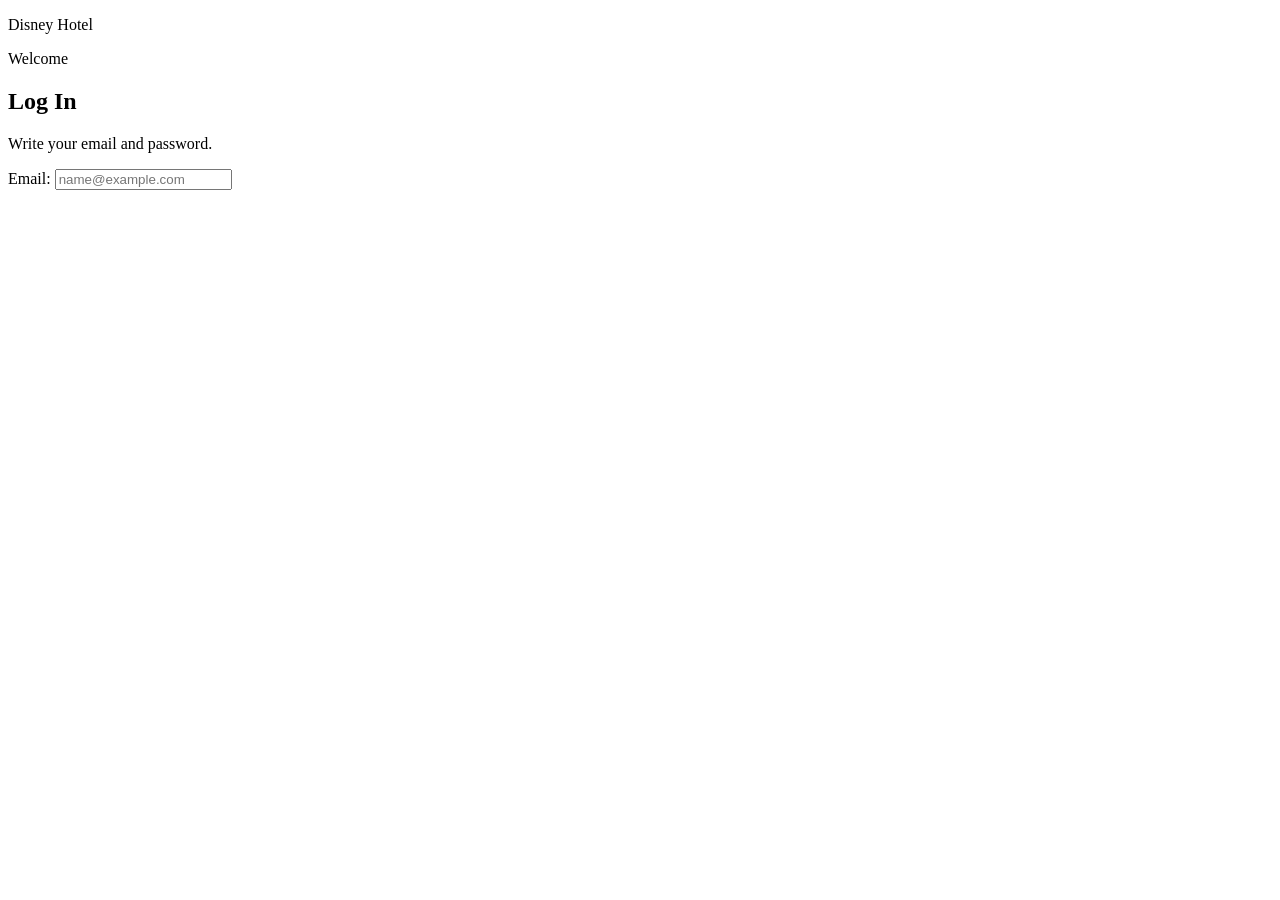
==== html/login.html @ fed41bca "html and css for login." ====
<!DOCTYPE html>
<html lang="en">
<head>
    <meta charset="UTF-8">
    <meta name="viewport" content="width=device-width, initial-scale=1.0">
    <title>Log In - Disney Hotel</title>
    <link rel="stylesheet" href="css/login.css">
</head>
<body>
    <main>
        <header>
            <p>Disney Hotel</p>
            <p>Welcome</p>
        </header>

        <section>
            <h1>Log In</h1>
            <p>Write your email and password.</p>

            <form action="">
                <div>
                    <label for="email">Email:</label>
                    <input type="email" id="email" name="email" placeholder="name@example.com">
                </div>
            </form>
        </section>
    </main>
    
</body>
</html>
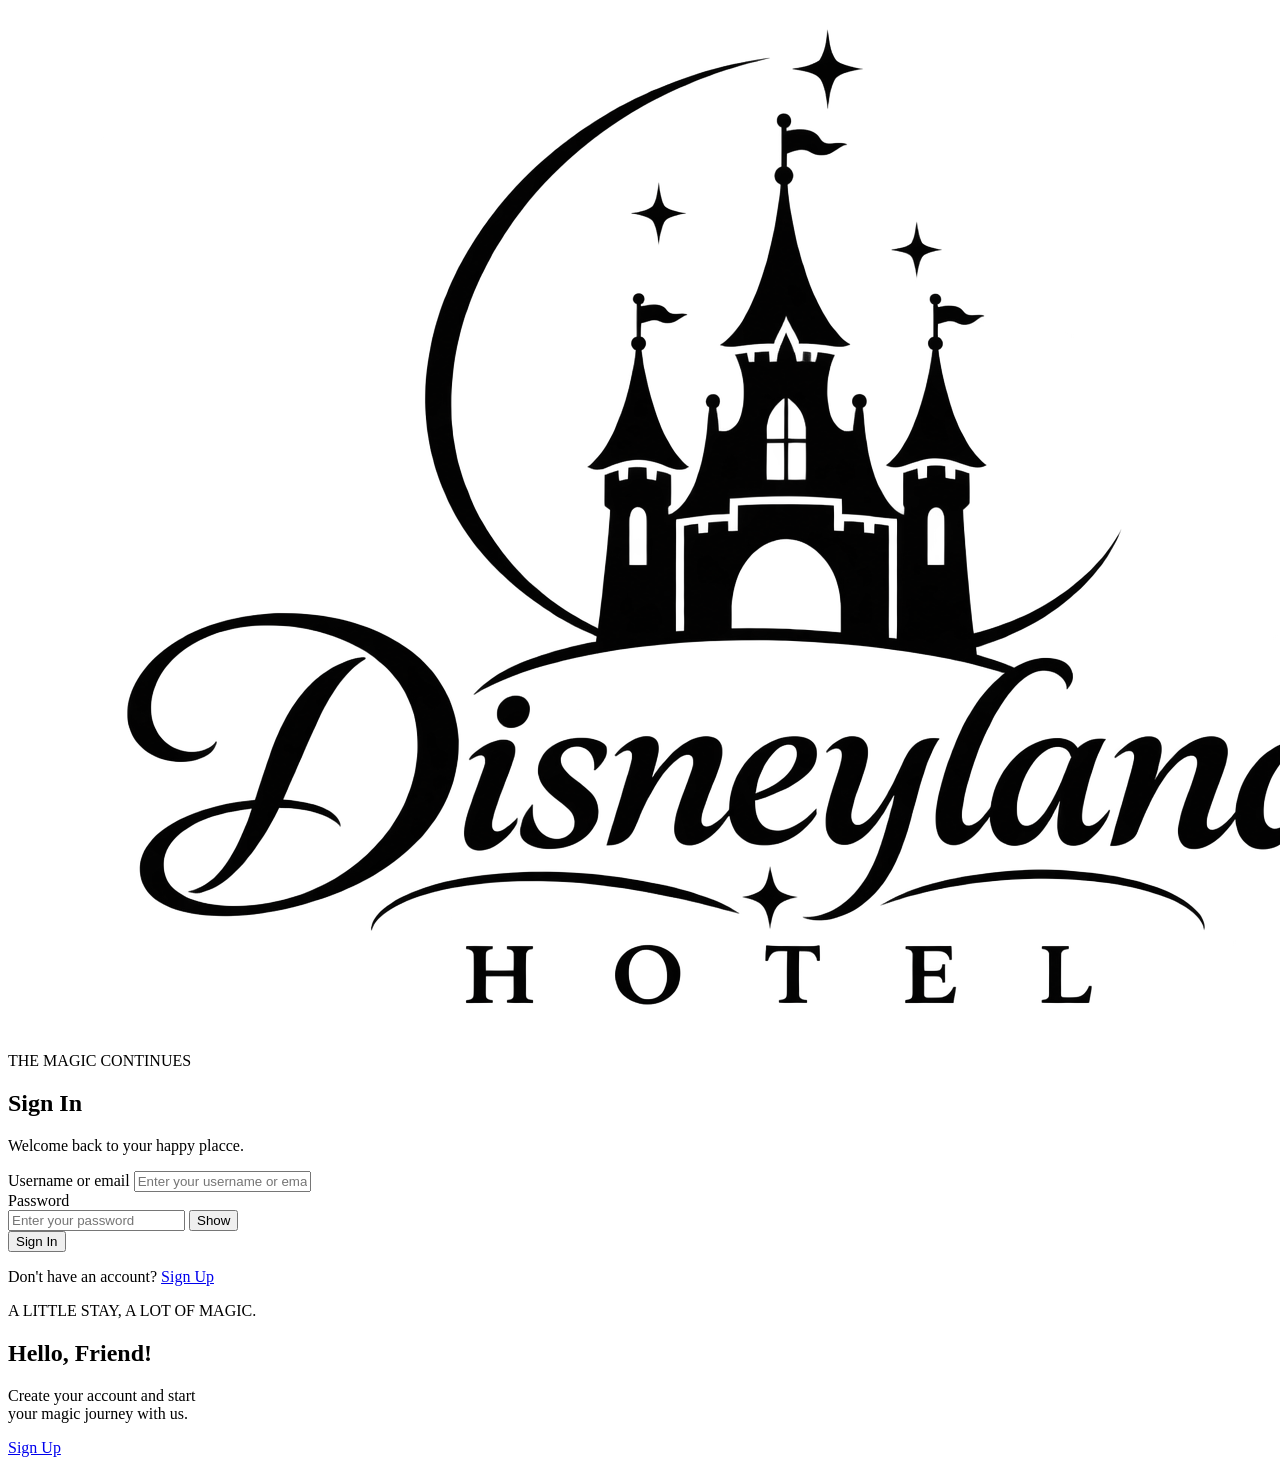
==== commit 6de77d4b: "Shtova strukturen fillestare te Sign Up, logon dhe fajllin JavaScript" ====
--- a/html/login.html
+++ b/html/login.html
@@ -3,28 +3,63 @@
 <head>
     <meta charset="UTF-8">
     <meta name="viewport" content="width=device-width, initial-scale=1.0">
-    <title>Log In - Disney Hotel</title>
-    <link rel="stylesheet" href="css/login.css">
+    <title>Sign in | Disney Hotel</title>
+    <link rel="stylesheet" href="../css/login.css">
+    <script src="../js/login.js"></script>
 </head>
 <body>
     <main>
-        <header>
-            <p>Disney Hotel</p>
-            <p>Welcome</p>
-        </header>
+        <section class="form-panel" aria-labelledby="login-title">
+            <div class="form-content">
+                <a href="login.html" class="logo">
+                    <img src="../img/logo.png" alt="Disney Hotel">
+                </a>
 
-        <section>
-            <h1>Log In</h1>
-            <p>Write your email and password.</p>
+                <p class="small-title">THE MAGIC CONTINUES</p>
+                <h1 id="login-title">Sign In</h1>
+                <p class="description">Welcome back to your happy placce.</p>
 
-            <form action="">
-                <div>
-                    <label for="email">Email:</label>
-                    <input type="email" id="email" name="email" placeholder="name@example.com">
-                </div>
-            </form>
+                <form id="login-form">
+                    <div class="field">
+                        <label for="username">Username or email</label>
+                        <input type="text" id="username" name="username" placeholder="Enter your username or email" autocomplete="username" required>
+
+                    </div>
+
+                    <div class="field">
+                        <label for="password">Password</label>
+
+                        <div class="password-box">
+                            <input type="password" id="password" name="password" placeholder="Enter your password" autocomplete="current-password" required>
+                            <button type="button" class="password-button" data-target="password" aria-controls="password" aria-pressed="false"> Show</button>
+                        </div>
+                    </div>
+
+                    <button type="submit" class="main-button">Sign In</button>
+                    <p id="message" class="message" role="status"></p>
+                </form>
+                <p class="switch-page">Don't have an account?
+                    <a href="register.html">Sign Up</a>
+                </p>
+            </div>
         </section>
+        <aside class="welcome-panel">
+            <p class="panel-label">A LITTLE STAY, A LOT OF MAGIC.</p>
+            <h2>Hello, Friend!</h2>
+
+            <p>Create your account and start <br>
+            your magic journey with us.</p>
+
+            <a href="register.html" class="outline-button">Sign Up</a>
+        </aside>
     </main>
+   
+
+      
+
+      
+
+    
     
 </body>
 </html>
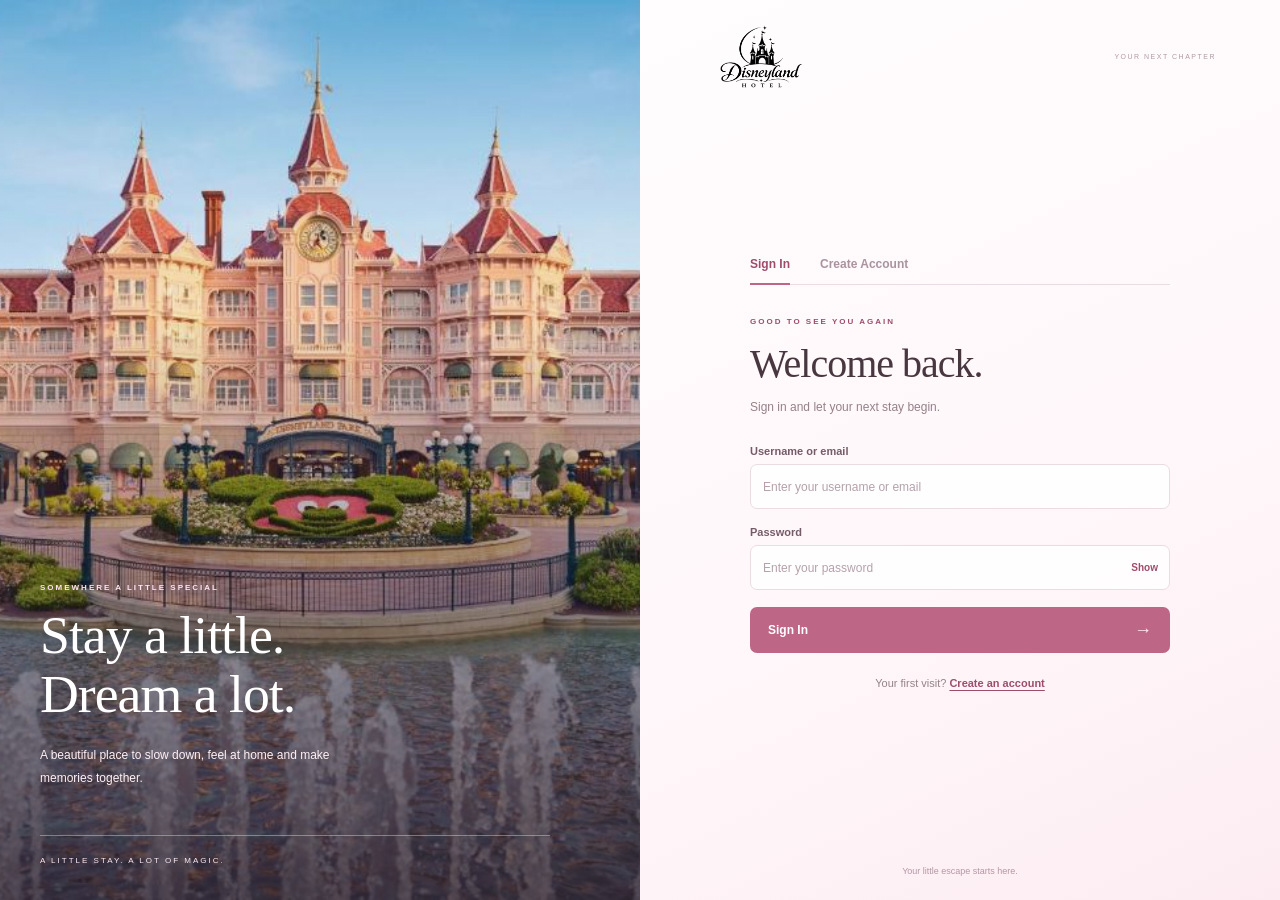
==== commit dba91c2c: "Perditesova dizajnin e Login dhe Register" ====
--- a/html/login.html
+++ b/html/login.html
@@ -1,65 +1,118 @@
 <!DOCTYPE html>
 <html lang="en">
 <head>
-    <meta charset="UTF-8">
-    <meta name="viewport" content="width=device-width, initial-scale=1.0">
-    <title>Sign in | Disney Hotel</title>
-    <link rel="stylesheet" href="../css/login.css">
-    <script src="../js/login.js"></script>
+  <meta charset="UTF-8">
+  <meta name="viewport" content="width=device-width, initial-scale=1.0">
+  <title>Sign In | Disney Hotel</title>
+
+  <link rel="stylesheet" href="../css/login.css">
+  <script src="../js/login.js" defer></script>
 </head>
 <body>
-    <main>
-        <section class="form-panel" aria-labelledby="login-title">
-            <div class="form-content">
-                <a href="login.html" class="logo">
-                    <img src="../img/logo.png" alt="Disney Hotel">
-                </a>
 
-                <p class="small-title">THE MAGIC CONTINUES</p>
-                <h1 id="login-title">Sign In</h1>
-                <p class="description">Welcome back to your happy placce.</p>
+  <main class="account-page">
 
-                <form id="login-form">
-                    <div class="field">
-                        <label for="username">Username or email</label>
-                        <input type="text" id="username" name="username" placeholder="Enter your username or email" autocomplete="username" required>
+    <aside class="hotel-panel" aria-label="Welcome to Disney Hotel">
+    
 
-                    </div>
+      <div class="hotel-story">
+        <p class="eyebrow">SOMEWHERE A LITTLE SPECIAL</p>
 
-                    <div class="field">
-                        <label for="password">Password</label>
+        <h2>Stay a little.<br>Dream a lot.</h2>
 
-                        <div class="password-box">
-                            <input type="password" id="password" name="password" placeholder="Enter your password" autocomplete="current-password" required>
-                            <button type="button" class="password-button" data-target="password" aria-controls="password" aria-pressed="false"> Show</button>
-                        </div>
-                    </div>
+        <p class="hotel-description">
+          A beautiful place to slow down,
+          feel at home and make memories together.
+        </p>
+      </div>
 
-                    <button type="submit" class="main-button">Sign In</button>
-                    <p id="message" class="message" role="status"></p>
-                </form>
-                <p class="switch-page">Don't have an account?
-                    <a href="register.html">Sign Up</a>
-                </p>
+      <p class="hotel-caption">A LITTLE STAY. A LOT OF MAGIC.</p>
+    </aside>
+
+    <section class="account-panel" aria-labelledby="login-title">
+
+      <header class="account-header">
+        <a href="login.html" class="logo">
+          <img src="../img/logo.png" alt="Disney Hotel">
+        </a>
+
+        <span class="header-detail">YOUR NEXT CHAPTER</span>
+      </header>
+
+      <div class="form-container">
+
+        <nav class="account-tabs" aria-label="Account">
+          <a href="login.html" aria-current="page">Sign In</a>
+          <a href="register.html">Create Account</a>
+        </nav>
+
+        <div class="form-heading">
+          <p class="eyebrow">GOOD TO SEE YOU AGAIN</p>
+          <h1 id="login-title">Welcome back.</h1>
+          <p>Sign in and let your next stay begin.</p>
+        </div>
+
+        <form id="login-form">
+
+          <div class="field">
+            <label for="username">Username or email</label>
+
+            <input
+              type="text"
+              id="username"
+              name="username"
+              placeholder="Enter your username or email"
+              autocomplete="username"
+              required>
+          </div>
+
+          <div class="field">
+            <label for="password">Password</label>
+
+            <div class="password-box">
+              <input
+                type="password"
+                id="password"
+                name="password"
+                placeholder="Enter your password"
+                autocomplete="current-password"
+                required>
+
+              <button
+                type="button"
+                class="password-button"
+                data-target="password"
+                aria-controls="password"
+                aria-pressed="false">
+                Show
+              </button>
             </div>
-        </section>
-        <aside class="welcome-panel">
-            <p class="panel-label">A LITTLE STAY, A LOT OF MAGIC.</p>
-            <h2>Hello, Friend!</h2>
+          </div>
 
-            <p>Create your account and start <br>
-            your magic journey with us.</p>
+          <button type="submit" class="main-button">
+            Sign In
+            <span aria-hidden="true">→</span>
+          </button>
 
-            <a href="register.html" class="outline-button">Sign Up</a>
-        </aside>
-    </main>
-   
+          <p id="message" class="message" role="status"></p>
 
-      
+        </form>
 
-      
+        <p class="switch-page">
+          Your first visit?
+          <a href="register.html">Create an account</a>
+        </p>
 
-    
-    
+      </div>
+
+      <footer class="account-footer">
+        
+        Your little escape starts here.
+      </footer>
+
+    </section>
+
+  </main>
+
 </body>
 </html>
--- a/css/login.css
+++ b/css/login.css
@@ -0,0 +1,562 @@
+:root {
+  --pink: #bd6686;
+  --pink-dark: #9e4c6b;
+  --background: #fff9fb;
+  --text: #493740;
+  --muted: #95818a;
+  --border: #eadce2;
+}
+
+* {
+  box-sizing: border-box;
+}
+
+body {
+  margin: 0;
+  font-family: Arial, sans-serif;
+  color: var(--text);
+  background: var(--background);
+}
+
+a {
+  color: inherit;
+  text-decoration: none;
+}
+
+button,
+input,
+select {
+  font: inherit;
+}
+
+button {
+  cursor: pointer;
+}
+
+a:focus-visible,
+button:focus-visible {
+  outline: 3px solid var(--pink);
+  outline-offset: 4px;
+}
+
+
+.account-page {
+  display: flex;
+  min-height: 100svh;
+}
+
+.hotel-panel {
+  position: relative;
+  flex: 0 0 50%;
+  min-width: 0;
+  padding: 40px 7% 35px 40px;
+
+  display: flex;
+  flex-direction: column;
+  justify-content: space-between;
+
+  color: white;
+  background-color: #b99ca7;
+
+  
+  background-image:
+    linear-gradient(
+      180deg,
+      rgba(25, 18, 24, 0.12) 0%,
+      rgba(25, 18, 24, 0.03) 35%,
+      rgba(35, 20, 29, 0.72) 100%
+    ),
+    url("../img/hotel.jpg");
+
+  background-size: cover;
+  background-position: center;
+  background-repeat: no-repeat;
+}
+
+
+.hotel-story {
+  margin-top: auto;
+  padding-top: 150px;
+  padding-bottom: 45px;
+}
+
+.eyebrow {
+  margin: 0 0 12px;
+  color: var(--pink-dark);
+  font-size: 8px;
+  font-weight: bold;
+  line-height: 1.7;
+  letter-spacing: 2px;
+}
+
+.hotel-story .eyebrow {
+  color: #ffe4ef;
+}
+
+.hotel-story h2 {
+  margin: 0 0 20px;
+  font-family: Georgia, serif;
+  font-size: clamp(38px, 4.2vw, 64px);
+  font-weight: normal;
+  line-height: 1.1;
+  letter-spacing: -1px;
+  text-shadow: 0 2px 20px rgba(0, 0, 0, 0.15);
+}
+
+.hotel-description {
+  max-width: 320px;
+  margin: 0;
+  color: #fff1f6;
+  font-size: 12px;
+  line-height: 1.9;
+}
+
+.hotel-caption {
+  margin: 0;
+  padding-top: 20px;
+  border-top: 1px solid rgba(255, 255, 255, 0.35);
+
+  color: #ffe9f1;
+  font-size: 8px;
+  letter-spacing: 2px;
+}
+
+.account-panel {
+  flex: 1;
+  min-width: 0;
+  padding: 24px 5%;
+
+  display: flex;
+  flex-direction: column;
+
+  background: linear-gradient(
+    155deg,
+    #fffdfd 0%,
+    #fff6f9 65%,
+    #fcecf2 100%
+  );
+}
+
+.account-header {
+  display: flex;
+  align-items: center;
+  justify-content: space-between;
+  gap: 20px;
+  margin-bottom: 20px;
+}
+
+.logo {
+  display: inline-flex;
+  align-items: center;
+}
+
+.logo img {
+  display: block;
+  width: 115px;
+  height: 65px;
+  object-fit: contain;
+}
+
+.header-detail {
+  color: #b29aa5;
+  font-size: 7px;
+  letter-spacing: 1.5px;
+}
+
+.form-container {
+  width: 100%;
+  max-width: 420px;
+  margin: auto;
+  padding: 12px 0 22px;
+}
+
+/* Sign In / Create Account */
+.account-tabs {
+  display: flex;
+  gap: 30px;
+  margin-bottom: 30px;
+  border-bottom: 1px solid var(--border);
+}
+
+.account-tabs a {
+  position: relative;
+  padding: 0 0 13px;
+
+  color: #aa939f;
+  font-size: 12px;
+  font-weight: bold;
+}
+
+.account-tabs a:hover,
+.account-tabs a[aria-current="page"] {
+  color: var(--pink-dark);
+}
+
+.account-tabs a[aria-current="page"]::after {
+  content: "";
+  position: absolute;
+  bottom: -1px;
+  left: 0;
+  right: 0;
+  height: 2px;
+  background: var(--pink);
+}
+
+/* Titulli */
+.form-heading {
+  margin-bottom: 27px;
+}
+
+.form-heading h1 {
+  margin: 0 0 10px;
+  font-family: Georgia, serif;
+  font-size: 40px;
+  font-weight: normal;
+  line-height: 1.15;
+  letter-spacing: -1px;
+}
+
+.form-heading > p:last-child {
+  margin: 0;
+  color: var(--muted);
+  font-size: 12px;
+  line-height: 1.8;
+}
+
+/* Fushat */
+.form-row {
+  display: flex;
+  gap: 13px;
+}
+
+.field {
+  flex: 1;
+  min-width: 0;
+  margin-bottom: 17px;
+}
+
+.field > label {
+  display: block;
+  margin-bottom: 7px;
+  color: #755b68;
+  font-size: 11px;
+  font-weight: bold;
+}
+
+.field input,
+.field select {
+  display: block;
+  width: 100%;
+  min-width: 0;
+  height: 45px;
+  padding: 11px 12px;
+
+  border: 1px solid var(--border);
+  border-radius: 7px;
+  outline: none;
+
+  background: rgba(255, 255, 255, 0.85);
+  color: var(--text);
+  font-size: 12px;
+
+  transition:
+    border-color 0.2s ease,
+    box-shadow 0.2s ease;
+}
+
+.field input::placeholder {
+  color: #b5a1ab;
+}
+
+.field input:focus,
+.field select:focus {
+  border-color: var(--pink);
+  box-shadow: 0 0 0 3px rgba(189, 102, 134, 0.1);
+}
+
+/* Show / Hide */
+.password-box {
+  position: relative;
+}
+
+.password-box input {
+  padding-right: 55px;
+}
+
+.password-button {
+  position: absolute;
+  top: 1px;
+  right: 2px;
+  bottom: 1px;
+
+  padding: 0 10px;
+  border: none;
+  border-radius: 5px;
+
+  background: transparent;
+  color: var(--pink-dark);
+  font-size: 10px;
+  font-weight: bold;
+}
+
+.password-button:hover {
+  background: #fff0f5;
+}
+
+/* Checkbox */
+.checkbox-label {
+  display: flex;
+  align-items: flex-start;
+  gap: 8px;
+
+  margin: 1px 0 18px;
+  color: var(--muted);
+  font-size: 11px;
+  line-height: 1.6;
+}
+
+.checkbox-label input {
+  flex-shrink: 0;
+  width: 14px;
+  height: 14px;
+  margin: 2px 0 0;
+  accent-color: var(--pink);
+}
+
+/* Butoni pa levizje */
+.main-button {
+  display: flex;
+  align-items: center;
+  justify-content: space-between;
+  gap: 15px;
+
+  width: 100%;
+  min-height: 46px;
+  padding: 13px 18px;
+
+  border: none;
+  border-radius: 7px;
+
+  background: var(--pink);
+  color: white;
+  font-size: 12px;
+  font-weight: bold;
+
+  transition: background-color 0.2s ease;
+}
+
+.main-button:hover {
+  background: var(--pink-dark);
+}
+
+.main-button span {
+  color: #ffeaf2;
+  font-size: 18px;
+  line-height: 1;
+}
+
+/* Mesazhet dhe linket */
+.message {
+  margin: 12px 0 0;
+  color: #397558;
+  font-size: 12px;
+  line-height: 1.6;
+}
+
+.message:empty {
+  display: none;
+}
+
+.message.error {
+  color: #ac3154;
+}
+
+.switch-page {
+  margin: 21px 0 0;
+  color: var(--muted);
+  text-align: center;
+  font-size: 11px;
+  line-height: 1.8;
+}
+
+.switch-page a {
+  color: var(--pink-dark);
+  font-weight: bold;
+  text-decoration: underline;
+  text-underline-offset: 3px;
+}
+
+/* Fundi i panelit */
+.account-footer {
+  display: flex;
+  align-items: center;
+  justify-content: center;
+  gap: 8px;
+
+  margin-top: 14px;
+  color: #b297a4;
+  font-size: 9px;
+}
+
+.account-footer span {
+  color: var(--pink);
+  font-size: 14px;
+}
+
+/* Register me kompakt */
+.register-panel .account-header {
+  margin-bottom: 12px;
+}
+
+.register-panel .account-tabs {
+  margin-bottom: 22px;
+}
+
+.register-panel .form-heading {
+  margin-bottom: 20px;
+}
+
+.register-panel .form-heading h1 {
+  font-size: 35px;
+}
+
+.register-panel .field {
+  margin-bottom: 13px;
+}
+
+.register-panel .form-container {
+  padding-bottom: 8px;
+}
+
+
+/* Pamja per laptop */
+@media (min-width: 761px) and (max-height: 760px) {
+  .account-panel {
+    padding-top: 16px;
+    padding-bottom: 16px;
+  }
+
+  .register-panel .logo img {
+    width: 95px;
+    height: 48px;
+  }
+
+  .register-panel .account-header {
+    margin-bottom: 8px;
+  }
+
+  .register-panel .account-tabs {
+    margin-bottom: 17px;
+  }
+
+  .register-panel .form-heading {
+    margin-bottom: 16px;
+  }
+
+  .register-panel .form-heading h1 {
+    font-size: 31px;
+  }
+}
+
+/* Pamja per tablet */
+
+@media (max-width: 1050px) {
+  .hotel-panel {
+    flex-basis: 43%;
+    padding: 30px;
+  }
+
+  .hotel-story h2 {
+    font-size: 43px;
+  }
+
+  .account-panel {
+    padding-left: 4%;
+    padding-right: 4%;
+  }
+
+  .header-detail {
+    display: none;
+  }
+}
+
+/* Pamja per telefon */
+
+@media (max-width: 760px) {
+  .account-page {
+    flex-direction: column;
+  }
+
+  /* Fotoja vendoset lart formes */
+  .hotel-panel {
+    flex: auto;
+    min-height: 220px;
+    padding: 22px 7%;
+    background-position: center 45%;
+  }
+
+ 
+
+  .hotel-story {
+    padding-top: 45px;
+    padding-bottom: 0;
+  }
+
+  .hotel-story .eyebrow,
+  .hotel-description,
+  .hotel-caption {
+    display: none;
+  }
+
+  .hotel-story h2 {
+    margin: 0;
+    font-size: 31px;
+  }
+
+  .hotel-story h2 br {
+    display: none;
+  }
+
+  .account-panel {
+    padding: 24px 7%;
+  }
+
+  .account-header {
+    margin-bottom: 20px;
+  }
+
+  .logo img {
+    width: 105px;
+    height: 55px;
+  }
+
+  .form-container {
+    max-width: 460px;
+    padding-top: 5px;
+  }
+
+  .form-heading h1 {
+    font-size: 35px;
+  }
+}
+
+@media (max-width: 420px) {
+  .form-row {
+    flex-direction: column;
+    gap: 0;
+  }
+
+  .register-panel .form-heading h1 {
+    font-size: 31px;
+  }
+
+  .account-tabs {
+    gap: 25px;
+  }
+}
+
+@media (prefers-reduced-motion: reduce) {
+  * {
+    transition: none !important;
+  }
+}
